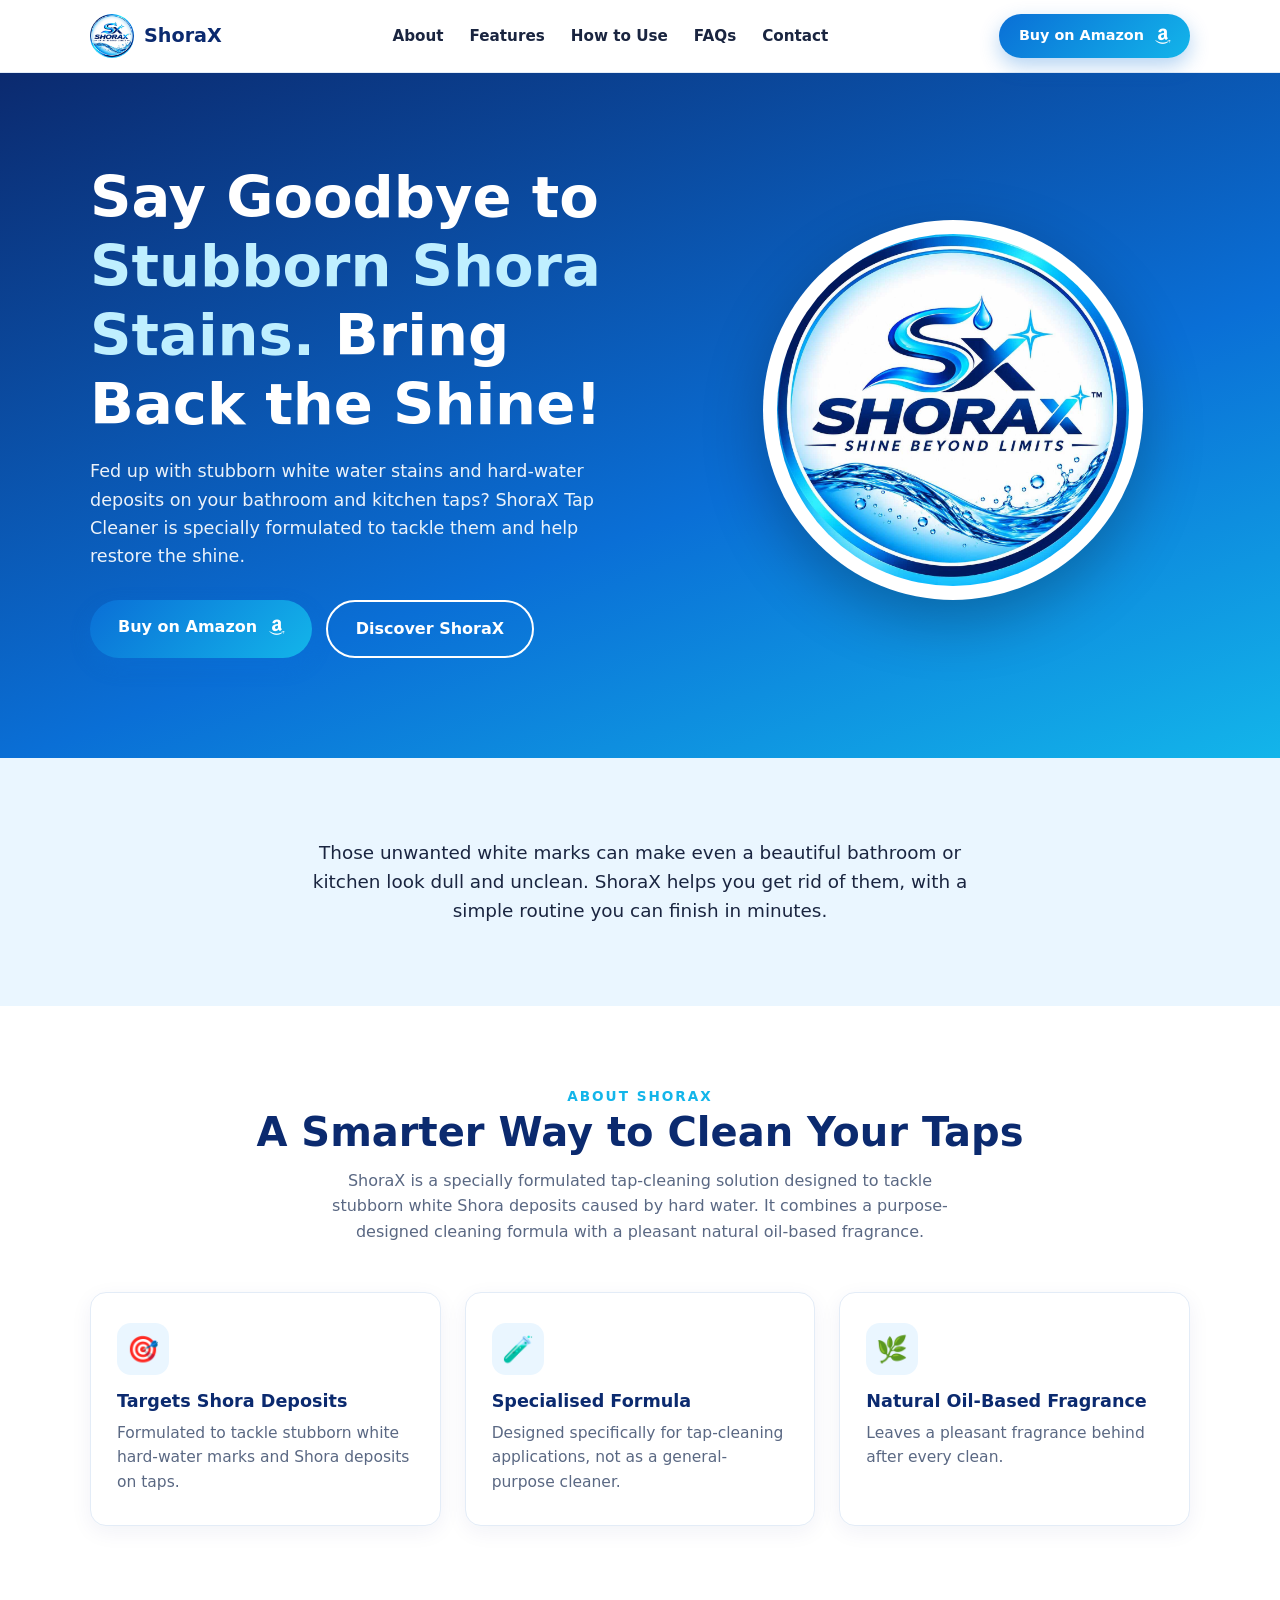
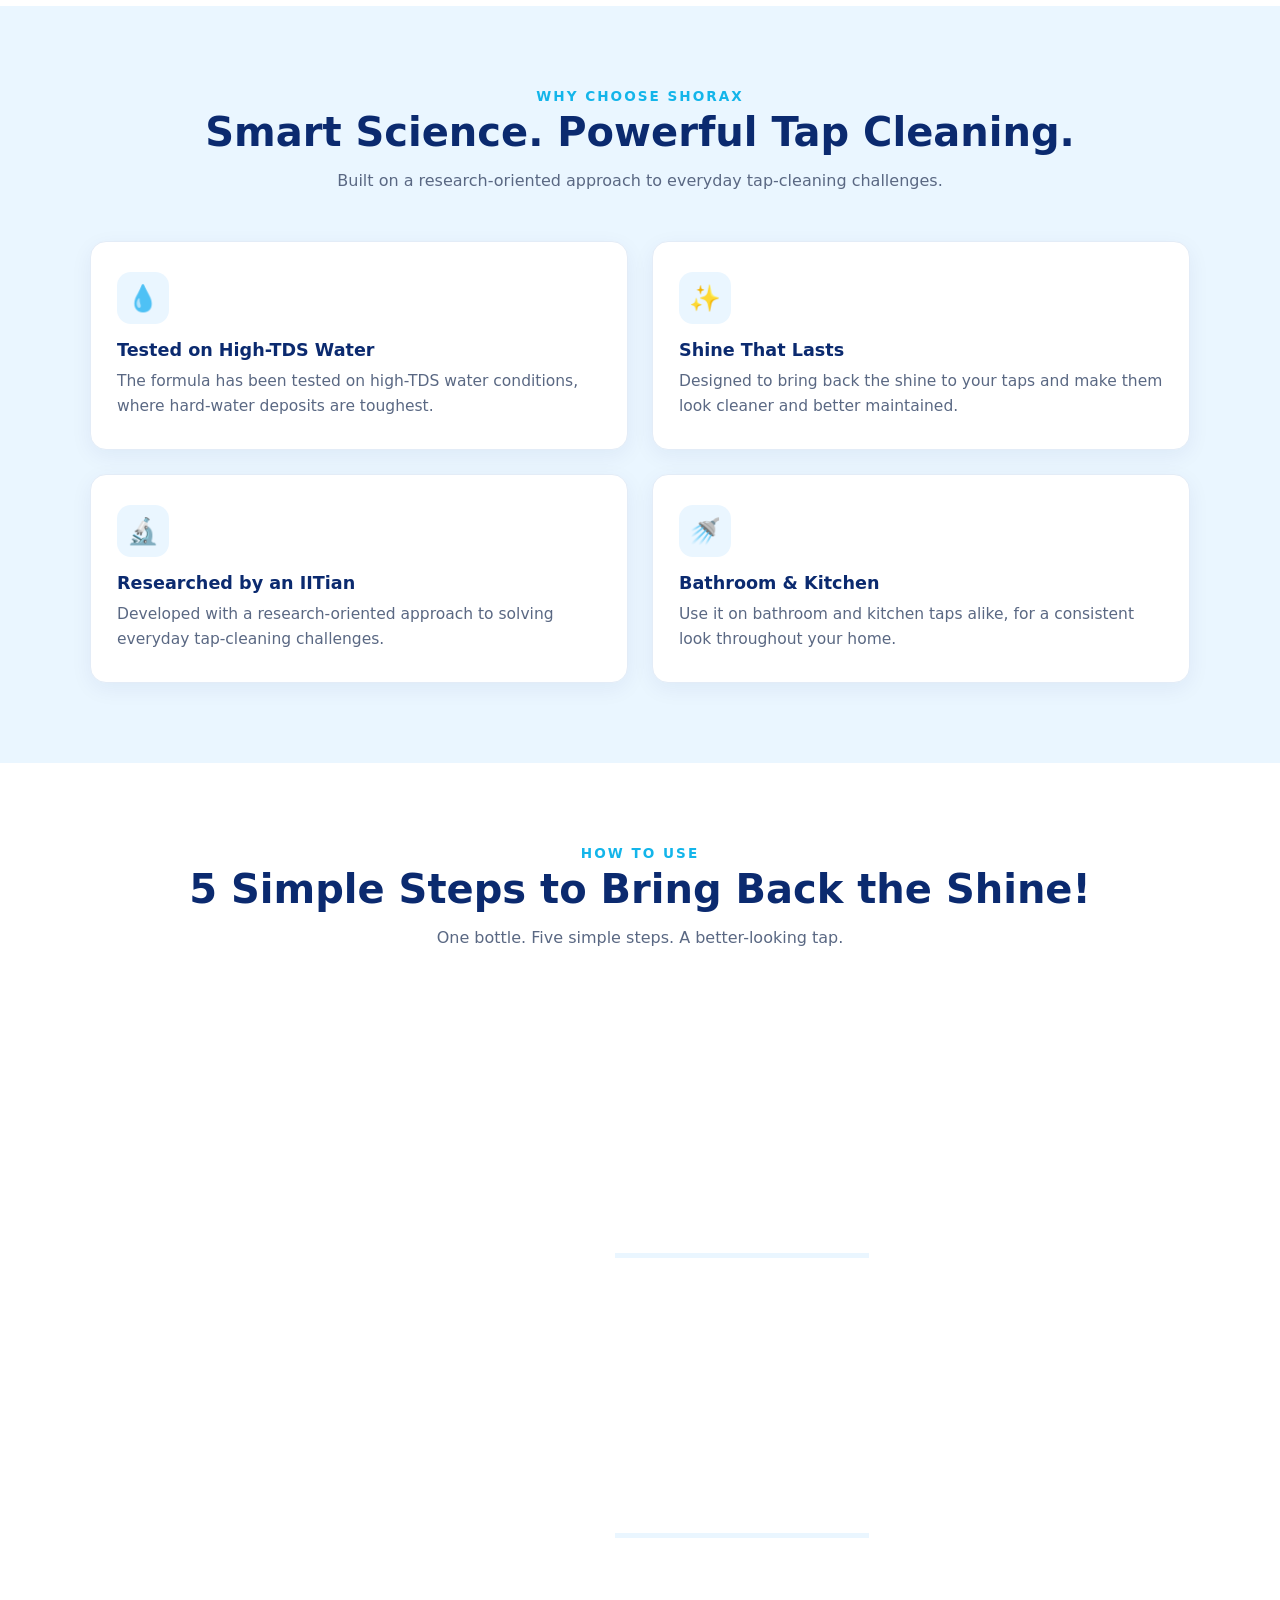
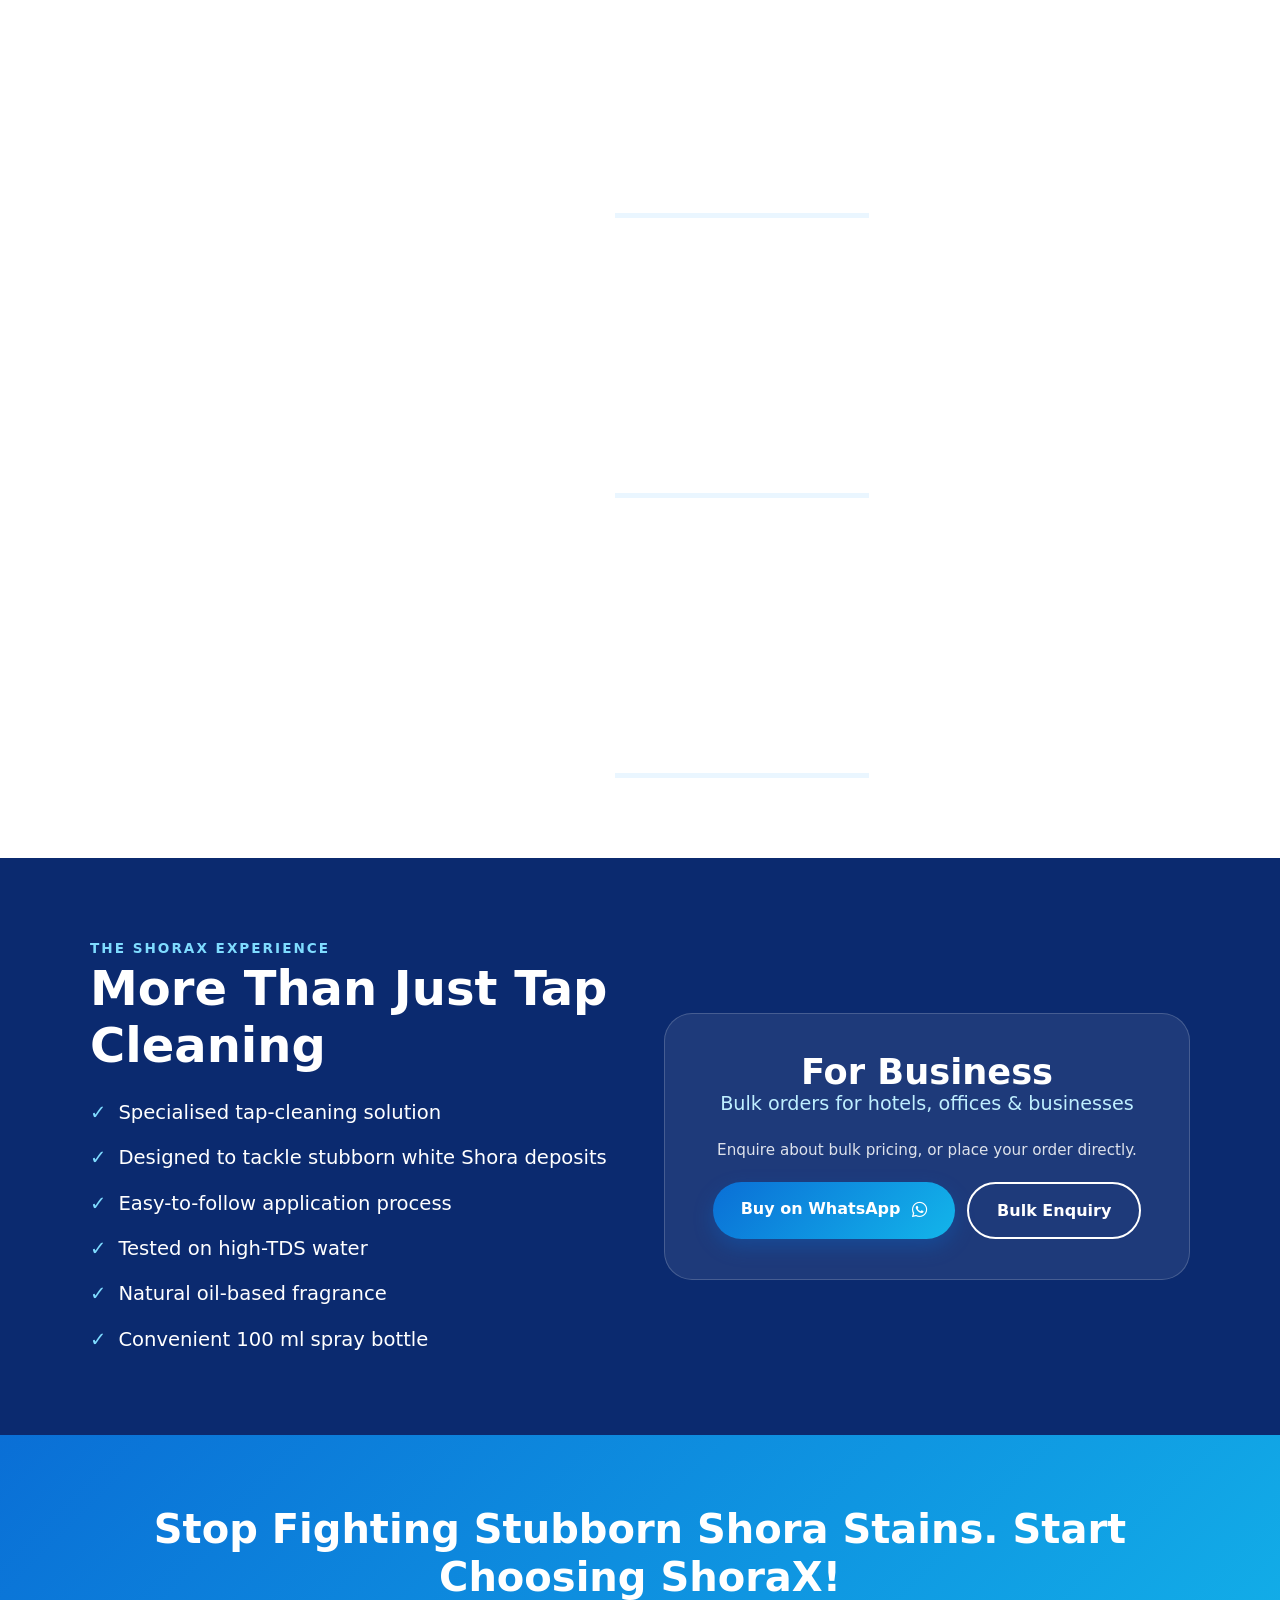
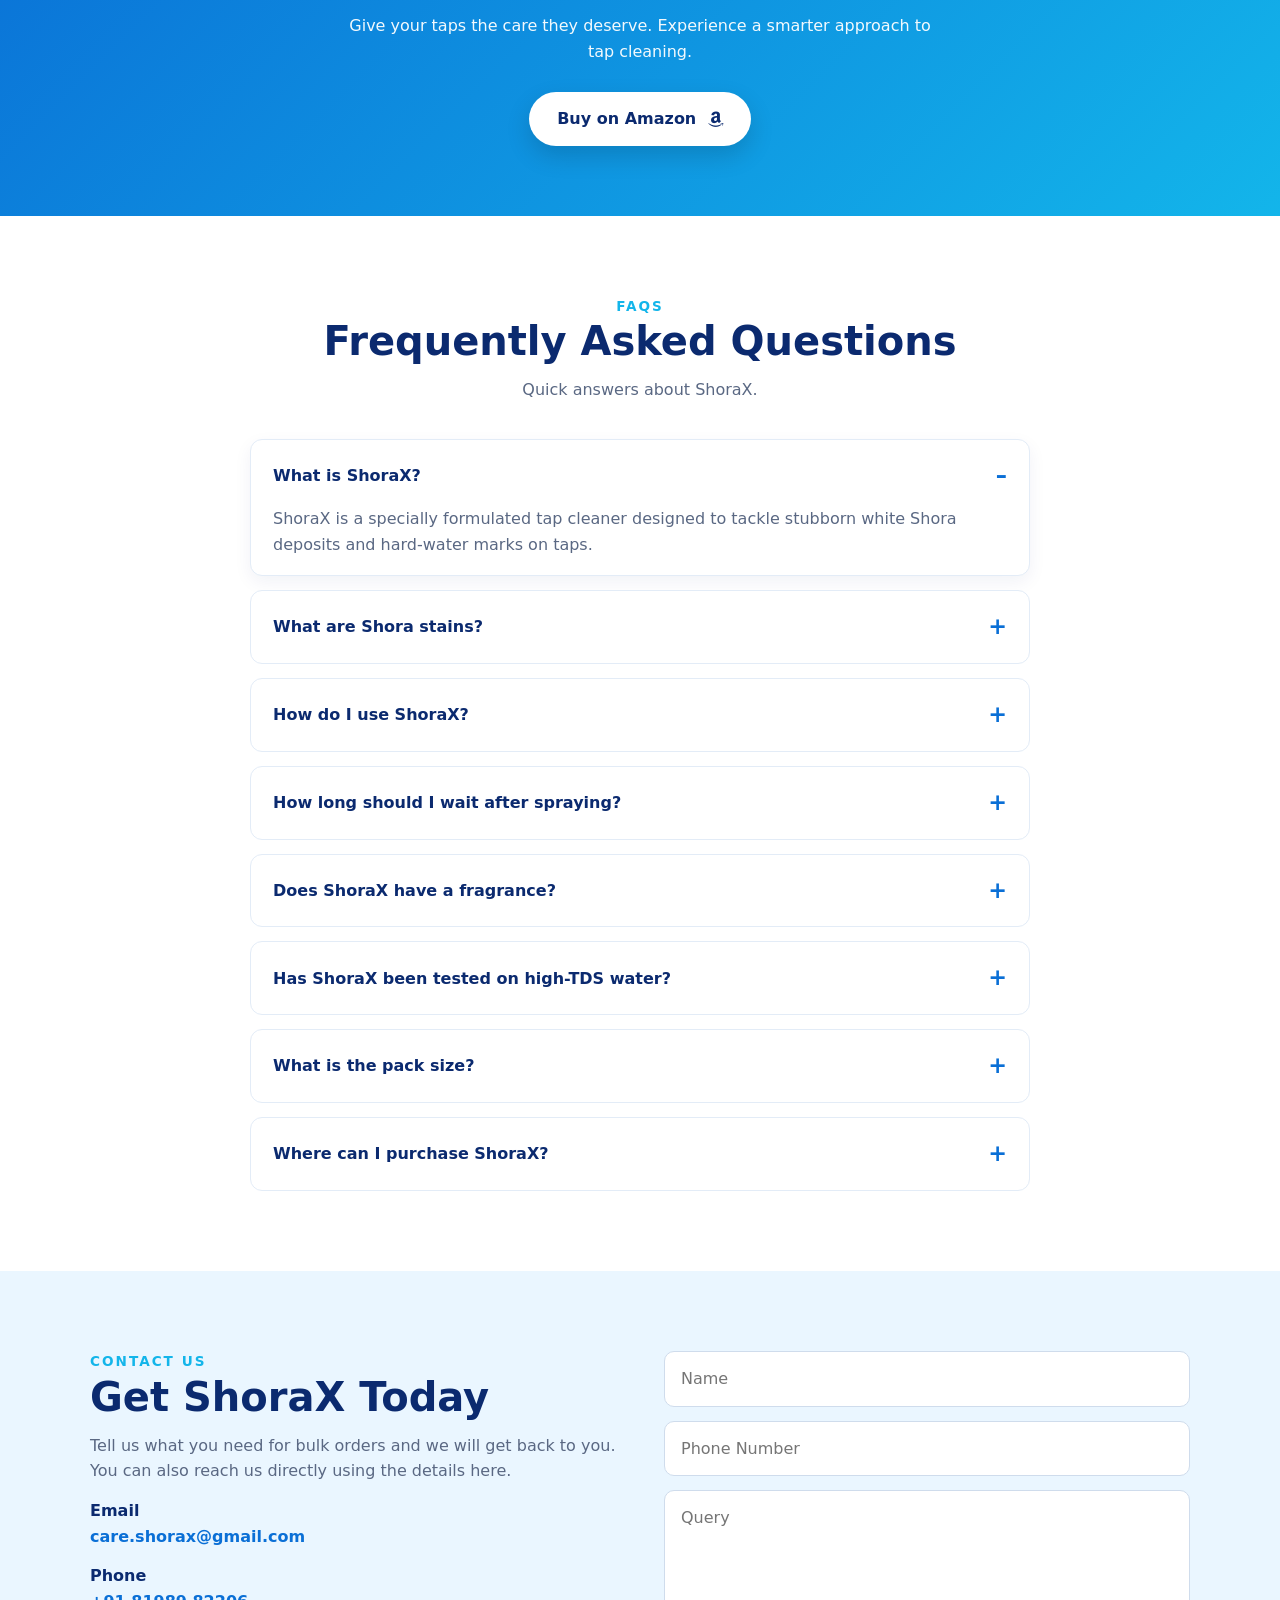
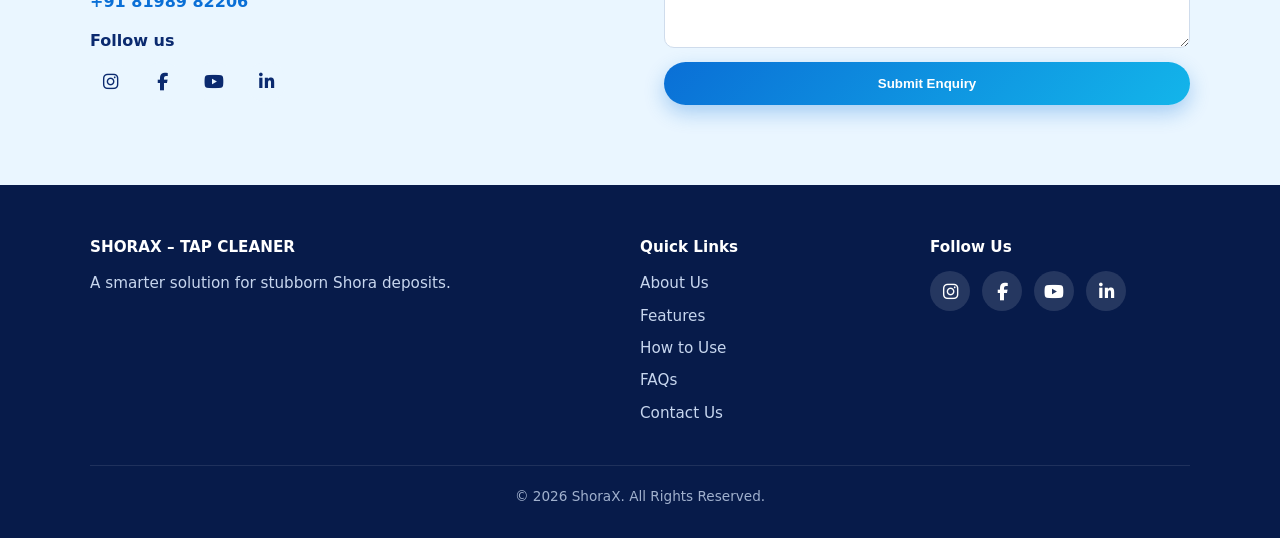
==== index.html @ 67a5499a "Revise contact details and social links in index.html Updated contact information and social media l" ====
<!DOCTYPE html>
<html lang="en">
<head>
<meta charset="UTF-8">
<meta name="viewport" content="width=device-width, initial-scale=1, viewport-fit=cover">
<title>ShoraX Tap Cleaner | Shine Beyond Limits</title>
<meta name="description" content="ShoraX Tap Cleaner removes stubborn white Shora and hard-water deposits from bathroom and kitchen taps. Spray, wait, brush, rinse.">
<link rel="icon" href="data:image/svg+xml,<svg xmlns='http://www.w3.org/2000/svg' viewBox='0 0 100 100'><text y='.9em' font-size='90'>💧</text></svg>">
<link rel="stylesheet" href="css/styles.css">
<link rel="stylesheet" href="https://cdnjs.cloudflare.com/ajax/libs/font-awesome/6.5.2/css/all.min.css">
<style>
  .social-links { display: flex; gap: 12px; flex-wrap: wrap; }
  .social-links a { width: 40px; height: 40px; border-radius: 50%; display: grid; place-items: center; font-size: 1.1rem; text-decoration: none; background: rgba(255,255,255,.12); color: #fff; transition: background .2s, color .2s; }
  .social-links a:hover { background: var(--cyan); color: #fff; }
  .contact-info .social-links a { background: var(--ice); color: var(--navy); }
  .contact-info .social-links a:hover { background: var(--blue); color: #fff; }
  .contact-info a { color: var(--blue); text-decoration: none; font-weight: 600; }
  .contact-info a:hover { text-decoration: underline; }
  .btn i.fa-amazon, .btn i.fa-whatsapp { font-size: 1.1rem; margin-left: 6px; vertical-align: middle; }

  /* The ShoraX Experience: text column left-aligned, text 20% larger */
  .product .eyebrow { text-align: left; }
  .product h2 { font-size: clamp(2.16rem, 4.2vw, 3rem); }
  .product li { font-size: 1.224rem; }
</style>

</head>
<body>

<header>
  <div class="container nav">
    <a href="#top" class="brand"><img src="assets/images/logo.jpg" alt="ShoraX logo"> ShoraX</a>
    <ul>
      <li><a href="#about">About</a></li>
      <li><a href="#features">Features</a></li>
      <li><a href="#how">How to Use</a></li>
      <li><a href="#faq">FAQs</a></li>
      <li><a href="#contact">Contact</a></li>
    </ul>
    <a href="https://www.amazon.in/ShoraX-Water-Stain-Remover-Cleaning/dp/B0HRFQ53NS?dplnkId=377defec-7fa4-48c1-bc5d-2413af1bd44c" target="_blank" rel="noopener" class="btn btn-primary btn-small" aria-label="Buy on Amazon" title="Buy on Amazon">Buy on Amazon <i class="fa-brands fa-amazon" aria-hidden="true"></i></a>
  </div>
</header>

<main id="top">

<section class="hero">
  <div class="container hero-grid">
    <div>
      <h1>Say Goodbye to <span>Stubborn Shora Stains.</span> Bring Back the Shine!</h1>
      <p>Fed up with stubborn white water stains and hard-water deposits on your bathroom and kitchen taps? ShoraX Tap Cleaner is specially formulated to tackle them and help restore the shine.</p>
      <div class="hero-actions">
        <a href="https://www.amazon.in/ShoraX-Water-Stain-Remover-Cleaning/dp/B0HRFQ53NS?dplnkId=377defec-7fa4-48c1-bc5d-2413af1bd44c" target="_blank" rel="noopener" class="btn btn-primary" aria-label="Buy on Amazon" title="Buy on Amazon">Buy on Amazon <i class="fa-brands fa-amazon" aria-hidden="true"></i></a>
        <a href="#discover" class="btn btn-outline" onclick="toggleDiscover(event)">Discover ShoraX</a>
      </div>
    </div>
    <div class="hero-logo"><img src="assets/images/logo.jpg" alt="ShoraX – Shine Beyond Limits logo"></div>
  </div>
</section>

<section class="problem">
  <div class="container">
    <p>Those unwanted white marks can make even a beautiful bathroom or kitchen look dull and unclean. ShoraX helps you get rid of them, with a simple routine you can finish in minutes.</p>
  </div>
</section>

<section id="discover" class="discover" hidden>
  <div class="container discover-grid">
    <div class="bottle-visual">
      <img src="assets/images/bottle.png" alt="ShoraX Tap Cleaner 100 ml spray bottle" style="max-height:520px;width:auto;max-width:100%;display:block;margin:0 auto;">
    </div>
    <div>
      <div class="eyebrow" style="text-align:left;">Discover ShoraX</div>
      <h2 style="text-align:left;">One tap cleaner, built for Shora stains.</h2>
      <p style="color: var(--muted);">ShoraX Tap Cleaner is a specially formulated spray for the stubborn white hard-water deposits on bathroom and kitchen taps. It does one job, and it is designed to do it well.</p>
      <ul class="discover-points">
        <li>Targets stubborn Shora and hard-water deposits</li>
        <li>Tested on high-TDS water</li>
        <li>Natural oil-based fragrance that leaves a pleasant scent</li>
        <li>Convenient 100 ml spray bottle</li>
      </ul>
      <div class="mini-steps">
        <div><strong>1. Spray</strong>Shake well, then spray directly on the deposits.</div>
        <div><strong>2. Wait</strong>Let it work for 5–10 minutes.</div>
        <div><strong>3. Brush & rinse</strong>Brush gently, then rinse thoroughly with water.</div>
      </div>
      <a href="https://www.amazon.in/ShoraX-Water-Stain-Remover-Cleaning/dp/B0HRFQ53NS?dplnkId=377defec-7fa4-48c1-bc5d-2413af1bd44c" target="_blank" rel="noopener" class="btn btn-primary" aria-label="Buy on Amazon" title="Buy on Amazon">Buy on Amazon <i class="fa-brands fa-amazon" aria-hidden="true"></i></a>
    </div>
  </div>
</section>

<section id="about">
  <div class="container">
    <div class="eyebrow">About ShoraX</div>
    <h2>A Smarter Way to Clean Your Taps</h2>
    <p class="sub">ShoraX is a specially formulated tap-cleaning solution designed to tackle stubborn white Shora deposits caused by hard water. It combines a purpose-designed cleaning formula with a pleasant natural oil-based fragrance.</p>
    <div class="grid">
      <div class="card"><div class="icon">🎯</div><h3>Targets Shora Deposits</h3><p>Formulated to tackle stubborn white hard-water marks and Shora deposits on taps.</p></div>
      <div class="card"><div class="icon">🧪</div><h3>Specialised Formula</h3><p>Designed specifically for tap-cleaning applications, not as a general-purpose cleaner.</p></div>
      <div class="card"><div class="icon">🌿</div><h3>Natural Oil-Based Fragrance</h3><p>Leaves a pleasant fragrance behind after every clean.</p></div>
    </div>
  </div>
</section>

<section id="features" style="background: var(--ice);">
  <div class="container">
    <div class="eyebrow">Why Choose ShoraX</div>
    <h2>Smart Science. Powerful Tap Cleaning.</h2>
    <p class="sub">Built on a research-oriented approach to everyday tap-cleaning challenges.</p>
    <div class="grid">
      <div class="card"><div class="icon">💧</div><h3>Tested on High-TDS Water</h3><p>The formula has been tested on high-TDS water conditions, where hard-water deposits are toughest.</p></div>
      <div class="card"><div class="icon">✨</div><h3>Shine That Lasts</h3><p>Designed to bring back the shine to your taps and make them look cleaner and better maintained.</p></div>
      <div class="card"><div class="icon">🔬</div><h3>Researched by an IITian</h3><p>Developed with a research-oriented approach to solving everyday tap-cleaning challenges.</p></div>
      <div class="card"><div class="icon">🚿</div><h3>Bathroom & Kitchen</h3><p>Use it on bathroom and kitchen taps alike, for a consistent look throughout your home.</p></div>
    </div>
  </div>
</section>

<section id="how">
  <div class="container">
    <div class="eyebrow">How to Use</div>
    <h2>5 Simple Steps to Bring Back the Shine!</h2>
    <p class="sub">One bottle. Five simple steps. A better-looking tap.</p>
    <div class="steps">
      <div class="flip" tabindex="0" data-reset-on-leave="true" aria-label="Shake well: play demo"><div class="flip-inner"><div class="step flip-front"><div class="num">1</div><h3>Shake Well</h3><p>Shake the bottle thoroughly before use.</p></div><div class="flip-back"><video muted playsinline preload="auto" src="assets/videos/shake-well.mp4"></video></div></div></div>
      <div class="flip" tabindex="0" data-reset-on-leave="true" aria-label="Spray: play demo"><div class="flip-inner"><div class="step flip-front"><div class="num">2</div><h3>Spray</h3><p>Spray ShoraX directly onto the Shora deposits.</p><span class="time">Direct spray</span></div><div class="flip-back"><video muted playsinline preload="auto" src="assets/videos/spray.mp4"></video></div></div></div>
      <div class="flip" tabindex="0" data-reset-on-leave="true" aria-label="Wait: play demo"><div class="flip-inner"><div class="step flip-front"><div class="num">3</div><h3>Wait</h3><p>Allow the formula to work for 5–10 minutes.</p><span class="time">5–10 min</span></div><div class="flip-back"><video muted playsinline preload="auto" src="assets/videos/wait.mp4"></video></div></div></div>
      <div class="flip" tabindex="0" data-reset-on-leave="true" aria-label="Brush: play demo"><div class="flip-inner"><div class="step flip-front"><div class="num">4</div><h3>Brush</h3><p>Brush gently to loosen the deposits.</p></div><div class="flip-back"><video muted playsinline preload="auto" src="assets/videos/brush.mp4"></video></div></div></div>
      <div class="flip" tabindex="0" data-reset-on-leave="true" aria-label="Rinse: play demo"><div class="flip-inner"><div class="step flip-front"><div class="num">5</div><h3>Rinse</h3><p>Rinse thoroughly with water.</p></div><div class="flip-back"><video muted playsinline preload="auto" src="assets/videos/rinse.mp4"></video></div></div></div>
    </div>
  </div>
</section>

<section class="product">
  <div class="container product-grid">
    <div>
      <div class="eyebrow">The ShoraX Experience</div>
      <h2 style="text-align:left;">More Than Just Tap Cleaning</h2>
      <ul style="margin-top: 22px;">
        <li>Specialised tap-cleaning solution</li>
        <li>Designed to tackle stubborn white Shora deposits</li>
        <li>Easy-to-follow application process</li>
        <li>Tested on high-TDS water</li>
        <li>Natural oil-based fragrance</li>
        <li>Convenient 100 ml spray bottle</li>
      </ul>
    </div>
    <div class="bottle">
      <div class="size" style="font-size:2.2rem;">For Business</div>
      <div class="unit">Bulk orders for hotels, offices &amp; businesses</div>
      <p>Enquire about bulk pricing, or place your order directly.</p>
      <div style="display:flex;gap:12px;flex-wrap:wrap;justify-content:center;margin-top:20px;">
        <a href="https://wa.me/918198982206" target="_blank" rel="noopener" class="btn btn-primary">Buy on WhatsApp <i class="fa-brands fa-whatsapp" aria-hidden="true"></i></a>
        <a href="#contact" class="btn btn-outline">Bulk Enquiry</a>
      </div>
    </div>
  </div>
</section>

<section class="cta-band">
  <div class="container">
    <h2>Stop Fighting Stubborn Shora Stains. Start Choosing ShoraX!</h2>
    <p>Give your taps the care they deserve. Experience a smarter approach to tap cleaning.</p>
    <a href="https://www.amazon.in/ShoraX-Water-Stain-Remover-Cleaning/dp/B0HRFQ53NS?dplnkId=377defec-7fa4-48c1-bc5d-2413af1bd44c" target="_blank" rel="noopener" class="btn" aria-label="Buy on Amazon" title="Buy on Amazon">Buy on Amazon <i class="fa-brands fa-amazon" aria-hidden="true"></i></a>
  </div>
</section>

<section id="faq">
  <div class="container">
    <div class="eyebrow">FAQs</div>
    <h2>Frequently Asked Questions</h2>
    <p class="sub" style="margin-bottom: 36px;">Quick answers about ShoraX.</p>
    <div class="faq">
      <details open><summary>What is ShoraX?</summary><p>ShoraX is a specially formulated tap cleaner designed to tackle stubborn white Shora deposits and hard-water marks on taps.</p></details>
      <details><summary>What are Shora stains?</summary><p>Shora refers to the stubborn white deposits and marks commonly associated with hard water.</p></details>
      <details><summary>How do I use ShoraX?</summary><p>Shake well, spray directly on the deposits, wait 5–10 minutes, brush gently and rinse thoroughly with water.</p></details>
      <details><summary>How long should I wait after spraying?</summary><p>Allow ShoraX to work for 5–10 minutes before brushing and rinsing.</p></details>
      <details><summary>Does ShoraX have a fragrance?</summary><p>Yes. ShoraX contains a natural oil-based fragrance.</p></details>
      <details><summary>Has ShoraX been tested on high-TDS water?</summary><p>Yes. The formula has been tested on high-TDS water.</p></details>
      <details><summary>What is the pack size?</summary><p>ShoraX is available in a convenient 100 ml spray bottle.</p></details>
      <details><summary>Where can I purchase ShoraX?</summary><p>You can purchase ShoraX through our online buying channels. Contact us for product and bulk enquiries.</p></details>
    </div>
  </div>
</section>

<section id="contact" style="background: var(--ice);">
  <div class="container contact-grid">
    <div class="contact-info">
      <div class="eyebrow" style="text-align:left;">Contact Us</div>
      <h2 style="text-align:left;">Get ShoraX Today</h2>
      <p style="margin-top: 10px;">Tell us what you need for bulk orders and we will get back to you. You can also reach us directly using the details here.</p>
      <p><strong>Email</strong><a href="mailto:care.shorax@gmail.com">care.shorax@gmail.com</a></p>
      <p><strong>Phone</strong><a href="tel:+918198982206">+91 81989 82206</a></p>
      <div><strong style="display:block;color:var(--navy);margin-bottom:8px;">Follow us</strong><div class="social-links"><a href="https://www.instagram.com/shorax.cleaner" target="_blank" rel="noopener" aria-label="Instagram"><i class="fa-brands fa-instagram"></i></a><a href="#" aria-label="Facebook"><i class="fa-brands fa-facebook-f"></i></a><a href="https://youtube.com/@care-shorax" target="_blank" rel="noopener" aria-label="YouTube"><i class="fa-brands fa-youtube"></i></a><a href="https://www.linkedin.com/company/shorax/" target="_blank" rel="noopener" aria-label="LinkedIn"><i class="fa-brands fa-linkedin-in"></i></a></div></div>
    </div>
    <form class="contact-form" action="https://formsubmit.co/care.shorax@gmail.com" method="POST">
      <input type="hidden" name="_subject" value="New Bulk Enquiry - ShoraX">
      <input type="hidden" name="_captcha" value="true">
      <input type="text" name="name" placeholder="Name" required>
      <input type="tel" name="phone" placeholder="Phone Number" required>
      <textarea name="query" rows="5" placeholder="Query" required></textarea>
      <button type="submit" class="btn btn-primary">Submit Enquiry</button>
    </form>
  </div>
</section>

</main>

<footer>
  <div class="container foot-grid">
    <div>
      <h4>SHORAX – TAP CLEANER</h4>
      <p>A smarter solution for stubborn Shora deposits.</p>
    </div>
    <div>
      <h4>Quick Links</h4>
      <ul>
        <li><a href="#about">About Us</a></li>
        <li><a href="#features">Features</a></li>
        <li><a href="#how">How to Use</a></li>
        <li><a href="#faq">FAQs</a></li>
        <li><a href="#contact">Contact Us</a></li>
      </ul>
    </div>
    <div>
      <h4>Follow Us</h4>
      <div class="social-links">
        <a href="https://www.instagram.com/shorax.cleaner" target="_blank" rel="noopener" aria-label="Instagram"><i class="fa-brands fa-instagram"></i></a>
        <a href="#" aria-label="Facebook"><i class="fa-brands fa-facebook-f"></i></a>
        <a href="https://youtube.com/@care-shorax" target="_blank" rel="noopener" aria-label="YouTube"><i class="fa-brands fa-youtube"></i></a>
        <a href="https://www.linkedin.com/company/shorax/" target="_blank" rel="noopener" aria-label="LinkedIn"><i class="fa-brands fa-linkedin-in"></i></a>
      </div>
    </div>
  </div>
  <div class="container copy">© 2026 ShoraX. All Rights Reserved.</div>
</footer>

<script src="js/main.js"></script>
</body>
</html>
---- css/styles.css ----
:root {
    --navy: #0b2a6f;
    --blue: #0a6fd6;
    --cyan: #13b5ea;
    --ice: #eaf6ff;
    --ink: #1a2540;
    --muted: #5a6883;
    --white: #ffffff;
    --radius: 16px;
  }
  * { box-sizing: border-box; margin: 0; padding: 0; }
  html { scroll-behavior: smooth; scroll-padding-top: 80px; }
  body {
    font-family: "Segoe UI", system-ui, -apple-system, Roboto, Helvetica, Arial, sans-serif;
    color: var(--ink);
    background: var(--white);
    line-height: 1.6;
    padding-top: env(safe-area-inset-top, 0px);
  }
  img { max-width: 100%; display: block; }
  a { color: inherit; }
  .container { width: min(1100px, 92%); margin: 0 auto; }
  section { padding: 80px 0; }
  h1, h2, h3 { line-height: 1.2; color: var(--navy); }
  h2 { font-size: clamp(1.8rem, 3.5vw, 2.5rem); text-align: center; margin-bottom: 12px; }
  .eyebrow { text-align: center; color: var(--cyan); font-weight: 700; letter-spacing: 2px; text-transform: uppercase; font-size: .85rem; }
  .sub { text-align: center; color: var(--muted); max-width: 640px; margin: 0 auto 48px; }

  /* Header */
  header {
    position: sticky; top: env(safe-area-inset-top, 0px); z-index: 50;
    background: rgba(255,255,255,.95); backdrop-filter: blur(8px);
    border-bottom: 1px solid #e3ecf7;
  }
  .nav { display: flex; align-items: center; justify-content: space-between; height: 72px; }
  .brand { display: flex; align-items: center; gap: 10px; text-decoration: none; font-weight: 800; color: var(--navy); font-size: 1.2rem; }
  .brand img { width: 44px; height: 44px; border-radius: 50%; object-fit: cover; }
  .nav ul { display: flex; gap: 26px; list-style: none; }
  .nav ul a { text-decoration: none; font-weight: 600; font-size: .95rem; color: var(--ink); }
  .nav ul a:hover { color: var(--blue); }
  .btn {
    display: inline-block; padding: 14px 28px; border-radius: 999px; text-decoration: none;
    font-weight: 700; transition: transform .15s, box-shadow .15s;
  }
  .btn:hover { transform: translateY(-2px); }
  .btn-primary { background: linear-gradient(135deg, var(--blue), var(--cyan)); color: var(--white); box-shadow: 0 8px 20px rgba(10,111,214,.3); }
  .btn-outline { border: 2px solid var(--white); color: var(--white); }
  .btn-small { padding: 10px 20px; font-size: .9rem; }

  /* Hero */
  .hero {
    background: linear-gradient(160deg, var(--navy) 0%, var(--blue) 60%, var(--cyan) 100%);
    color: var(--white); padding: 90px 0 100px; position: relative; overflow: hidden;
  }
  .hero-grid { display: grid; grid-template-columns: 1.1fr .9fr; gap: 48px; align-items: center; }
  .hero h1 { color: var(--white); font-size: clamp(2.2rem, 5vw, 3.6rem); margin-bottom: 18px; }
  .hero h1 span { color: #bfefff; }
  .hero p { font-size: 1.1rem; opacity: .92; margin-bottom: 30px; max-width: 520px; }
  .hero-actions { display: flex; gap: 14px; flex-wrap: wrap; }
  .hero-logo { background: var(--white); border-radius: 50%; padding: 14px; width: min(380px, 100%); justify-self: center; box-shadow: 0 20px 60px rgba(0,0,0,.25); }
  .hero-logo img { border-radius: 50%; width: 100%; }

  /* Problem */
  .problem { background: var(--ice); text-align: center; }
  .problem p { max-width: 700px; margin: 0 auto; font-size: 1.15rem; color: var(--ink); }

  /* Cards */
  .grid { display: grid; grid-template-columns: repeat(auto-fit, minmax(230px, 1fr)); gap: 24px; }
  .card {
    background: var(--white); border: 1px solid #e3ecf7; border-radius: var(--radius);
    padding: 30px 26px; box-shadow: 0 6px 22px rgba(11,42,111,.06);
  }
  .icon {
    width: 52px; height: 52px; border-radius: 14px; display: grid; place-items: center;
    background: var(--ice); font-size: 1.6rem; margin-bottom: 16px;
  }
  .card h3 { font-size: 1.1rem; margin-bottom: 8px; }
  .card p { color: var(--muted); font-size: .97rem; }

  /* Steps */
  .steps { display: grid; grid-template-columns: 1fr; gap: 20px; max-width: 560px; margin: 0 auto; counter-reset: step; }
  .step { position: relative; text-align: center; padding: 28px 18px; border-radius: var(--radius); background: var(--ice); }
  .step .num {
    width: 46px; height: 46px; margin: 0 auto 14px; border-radius: 50%;
    background: linear-gradient(135deg, var(--blue), var(--cyan)); color: var(--white);
    display: grid; place-items: center; font-weight: 800; font-size: 1.2rem;
  }
  .step h3 { font-size: 1.05rem; margin-bottom: 6px; }
  .step p { color: var(--muted); font-size: .95rem; }
  .step .time { display: inline-block; margin-top: 10px; font-size: .8rem; font-weight: 700; color: var(--blue); background: var(--white); padding: 4px 12px; border-radius: 999px; }

  /* Product */
  .product { background: var(--navy); color: var(--white); }
  .product h2, .product .eyebrow { color: var(--white); }
  .product .eyebrow { color: #7fdcff; }
  .product-grid { display: grid; grid-template-columns: 1fr 1fr; gap: 48px; align-items: center; }
  .product ul { list-style: none; display: grid; gap: 14px; }
  .product li { display: flex; gap: 12px; align-items: flex-start; font-size: 1.02rem; }
  .product li::before { content: "✓"; color: #7fdcff; font-weight: 800; }
  .bottle {
    background: rgba(255,255,255,.08); border: 1px solid rgba(255,255,255,.18);
    border-radius: 28px; padding: 40px 30px; text-align: center;
  }
  .bottle .size { font-size: 4rem; font-weight: 800; color: var(--white); line-height: 1; }
  .bottle .unit { font-size: 1.2rem; color: #bfefff; margin-bottom: 18px; }
  .bottle p { opacity: .85; font-size: .95rem; }

  /* Final CTA band */
  .cta-band { background: linear-gradient(135deg, var(--blue), var(--cyan)); color: var(--white); text-align: center; padding: 70px 0; }
  .cta-band h2 { color: var(--white); }
  .cta-band p { max-width: 600px; margin: 0 auto 28px; opacity: .95; }
  .cta-band .btn { background: var(--white); color: var(--navy); box-shadow: 0 10px 25px rgba(0,0,0,.15); }

  /* FAQ */
  .faq { max-width: 780px; margin: 0 auto; display: grid; gap: 14px; }
  details { background: var(--white); border: 1px solid #e3ecf7; border-radius: 12px; padding: 18px 22px; }
  details[open] { box-shadow: 0 6px 18px rgba(11,42,111,.06); }
  summary { cursor: pointer; font-weight: 700; color: var(--navy); list-style: none; display: flex; justify-content: space-between; align-items: center; gap: 12px; }
  summary::-webkit-details-marker { display: none; }
  summary::after { content: "+"; font-size: 1.4rem; color: var(--blue); }
  details[open] summary::after { content: "–"; }
  details p { margin-top: 12px; color: var(--muted); }

  /* Contact */
  .contact-grid { display: grid; grid-template-columns: 1fr 1fr; gap: 48px; align-items: start; }
  .contact-info p { margin-bottom: 14px; color: var(--muted); }
  .contact-info strong { color: var(--navy); display: block; }
  .contact-form { display: grid; gap: 14px; }
  .contact-form input, .contact-form textarea {
    width: 100%; padding: 14px 16px; border: 1px solid #cfdcec; border-radius: 10px;
    font: inherit; color: var(--ink);
  }
  .contact-form input:focus, .contact-form textarea:focus { outline: 2px solid var(--cyan); border-color: transparent; }
  .contact-form button { cursor: pointer; border: none; }

  /* Footer */
  footer { background: #071b4a; color: #c7d6ee; padding: 50px 0 30px; font-size: .95rem; }
  .foot-grid { display: grid; grid-template-columns: 2fr 1fr 1fr; gap: 30px; }
  footer h4 { color: var(--white); margin-bottom: 12px; }
  footer ul { list-style: none; display: grid; gap: 8px; }
  footer a { text-decoration: none; }
  footer a:hover { color: var(--white); }
  .copy { text-align: center; margin-top: 40px; padding-top: 20px; border-top: 1px solid rgba(255,255,255,.12); font-size: .85rem; opacity: .8; }

  /* Discover ShoraX */
  .discover { background: linear-gradient(180deg, var(--ice), var(--white)); }
  .discover-grid { display: grid; grid-template-columns: .9fr 1.1fr; gap: 56px; align-items: center; }
  .bottle-visual { display: grid; place-items: center; min-height: 440px; border-radius: 28px; background: radial-gradient(circle at 50% 35%, var(--white), #d6ecfb); }
  .discover-points { list-style: none; display: grid; gap: 12px; margin: 24px 0 30px; }
  .discover-points li { display: flex; gap: 12px; }
  .discover-points li::before { content: "✓"; color: var(--blue); font-weight: 800; }
  .mini-steps { display: grid; grid-template-columns: repeat(3, 1fr); gap: 14px; margin-bottom: 30px; }
  .mini-steps div { background: var(--white); border: 1px solid #e3ecf7; border-radius: 12px; padding: 16px; font-size: .92rem; color: var(--muted); }
  .mini-steps strong { display: block; color: var(--navy); margin-bottom: 4px; }
  @media (max-width: 860px) { .discover-grid, .mini-steps { grid-template-columns: 1fr; } }

  /* Flip card (Shake Well demo) */
  .flip { perspective: 1000px; align-self: stretch; min-height: 260px; position: relative; cursor: pointer; outline: none; border-radius: var(--radius); }
  .flip:focus-visible { box-shadow: 0 0 0 3px var(--cyan); }
  .flip-inner { position: relative; width: 100%; height: 100%; transition: transform .7s; transform-style: preserve-3d; }
  .flip.is-flipped .flip-inner { transform: rotateY(180deg); }
  .flip-front, .flip-back { position: absolute; inset: 0; backface-visibility: hidden; -webkit-backface-visibility: hidden; border-radius: var(--radius); }
  .flip-front { position: relative; height: 100%; }
  .flip-back { transform: rotateY(180deg); overflow: hidden; background: var(--navy); }
  .flip-back video { width: 100%; height: 100%; object-fit: cover; display: block; }

  /* Why ShoraX: 2x2 grid on all screens */
  #features .grid { grid-template-columns: 1fr 1fr; }
  @media (max-width: 560px) { #features .grid { gap: 14px; } #features .card { padding: 20px 14px; } #features .icon { width: 44px; height: 44px; font-size: 1.3rem; margin-bottom: 12px; } }

  /* Responsive */
  @media (max-width: 860px) {
    .hero-grid, .product-grid, .contact-grid, .foot-grid { grid-template-columns: 1fr; }
    .hero-logo { order: -1; width: 240px; }
    .nav ul { display: none; }
    section { padding: 60px 0; }
  }
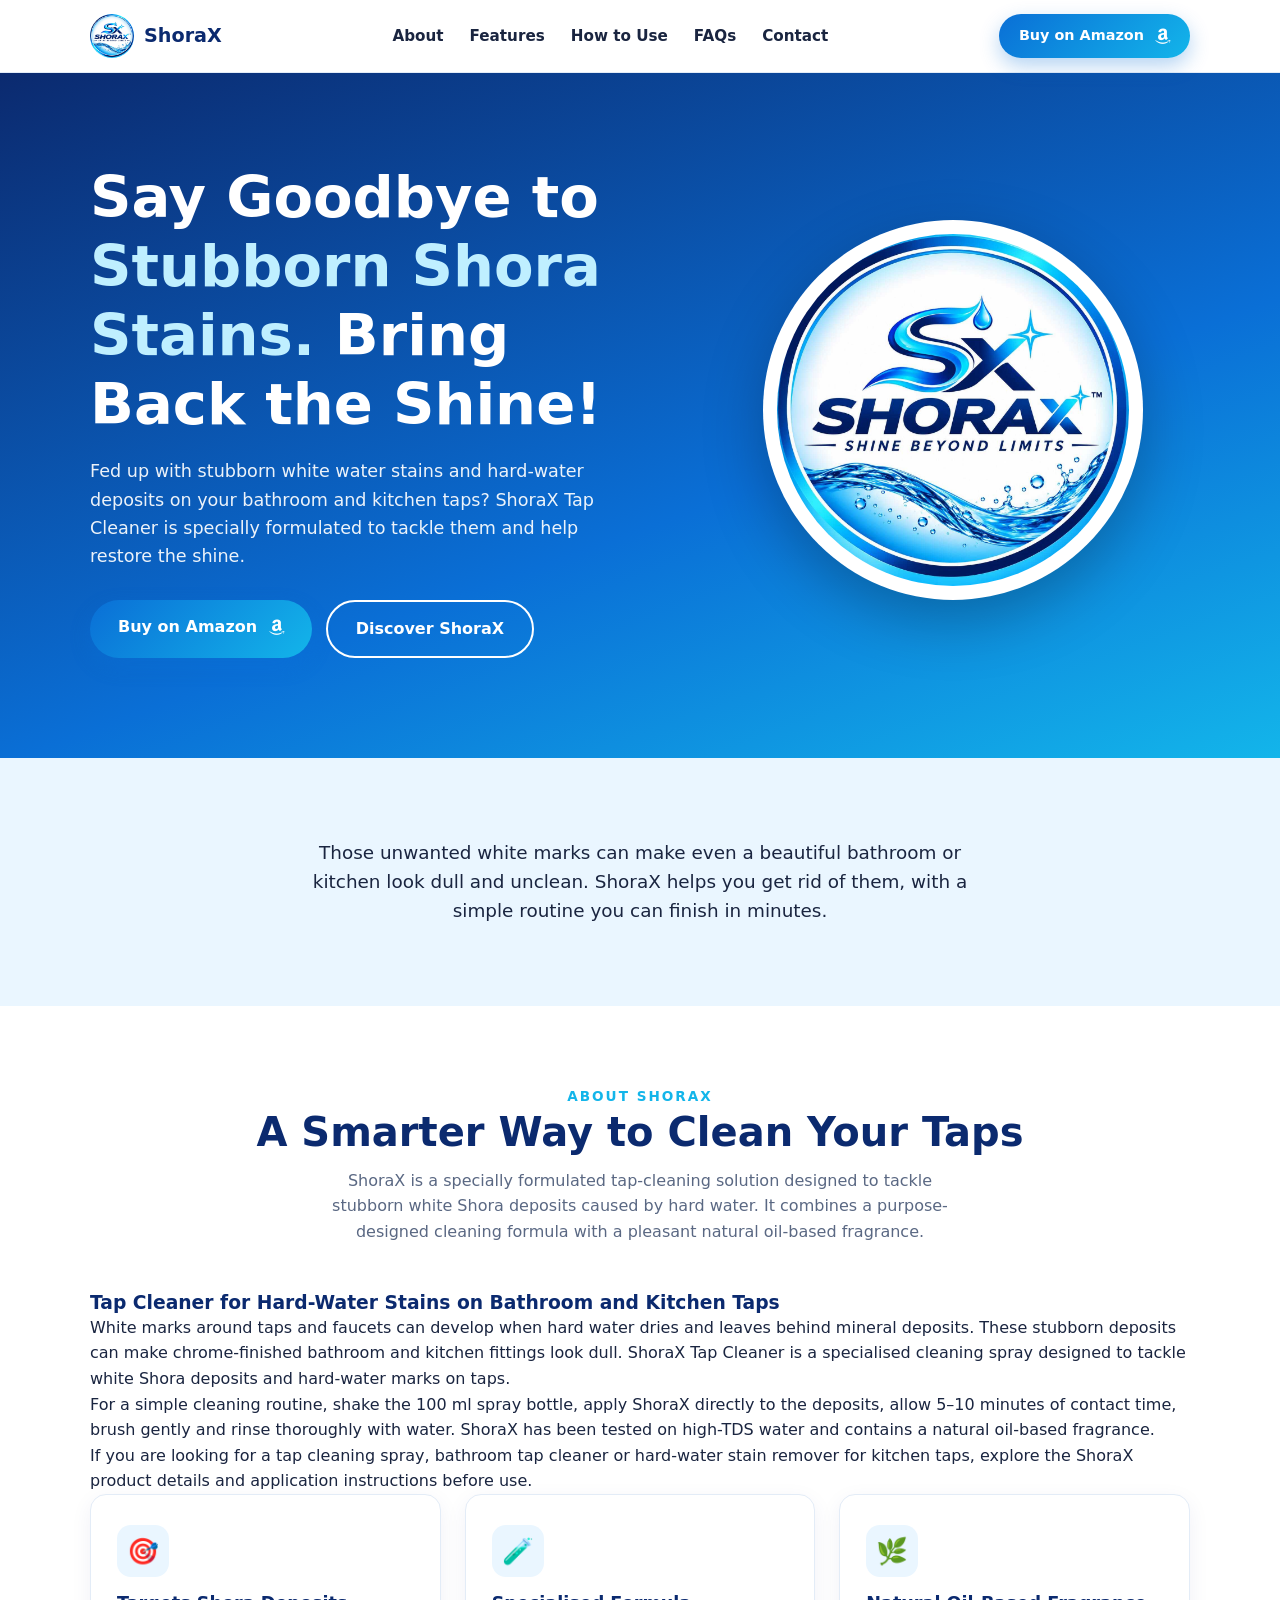
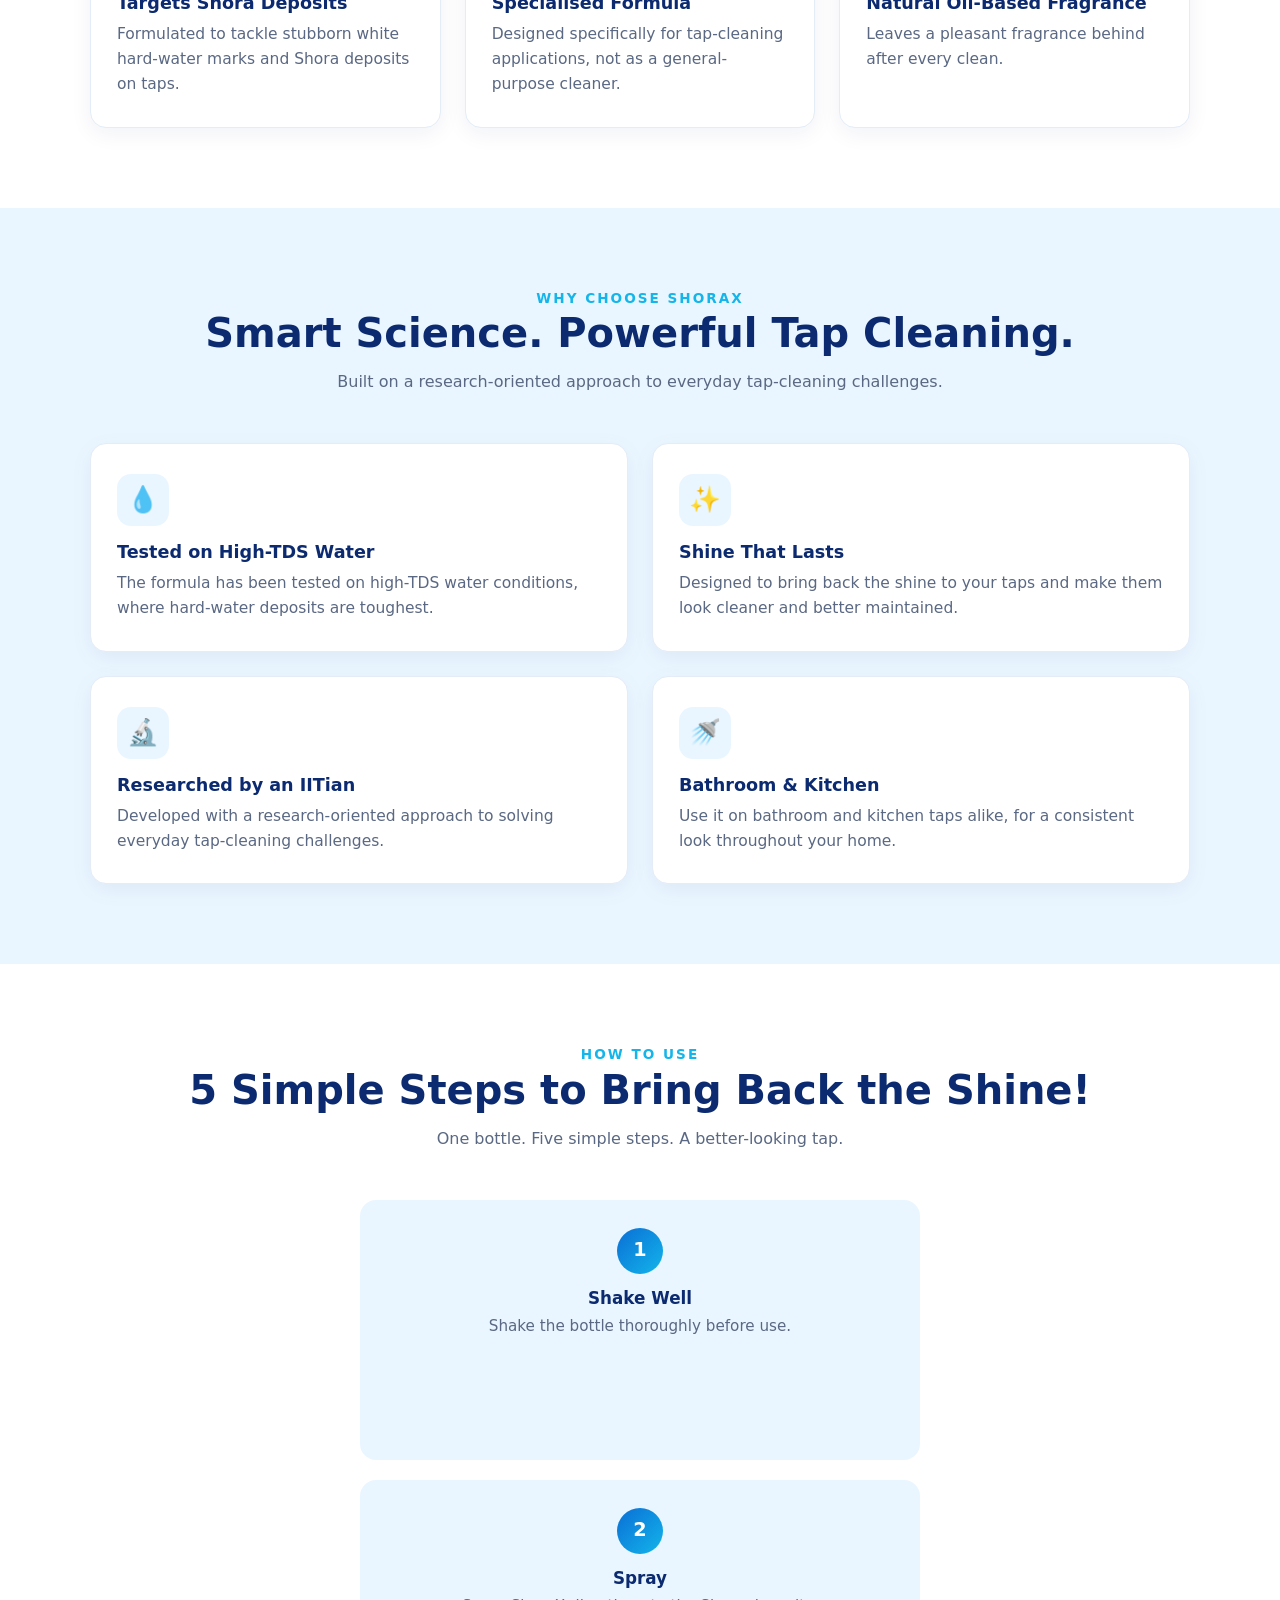
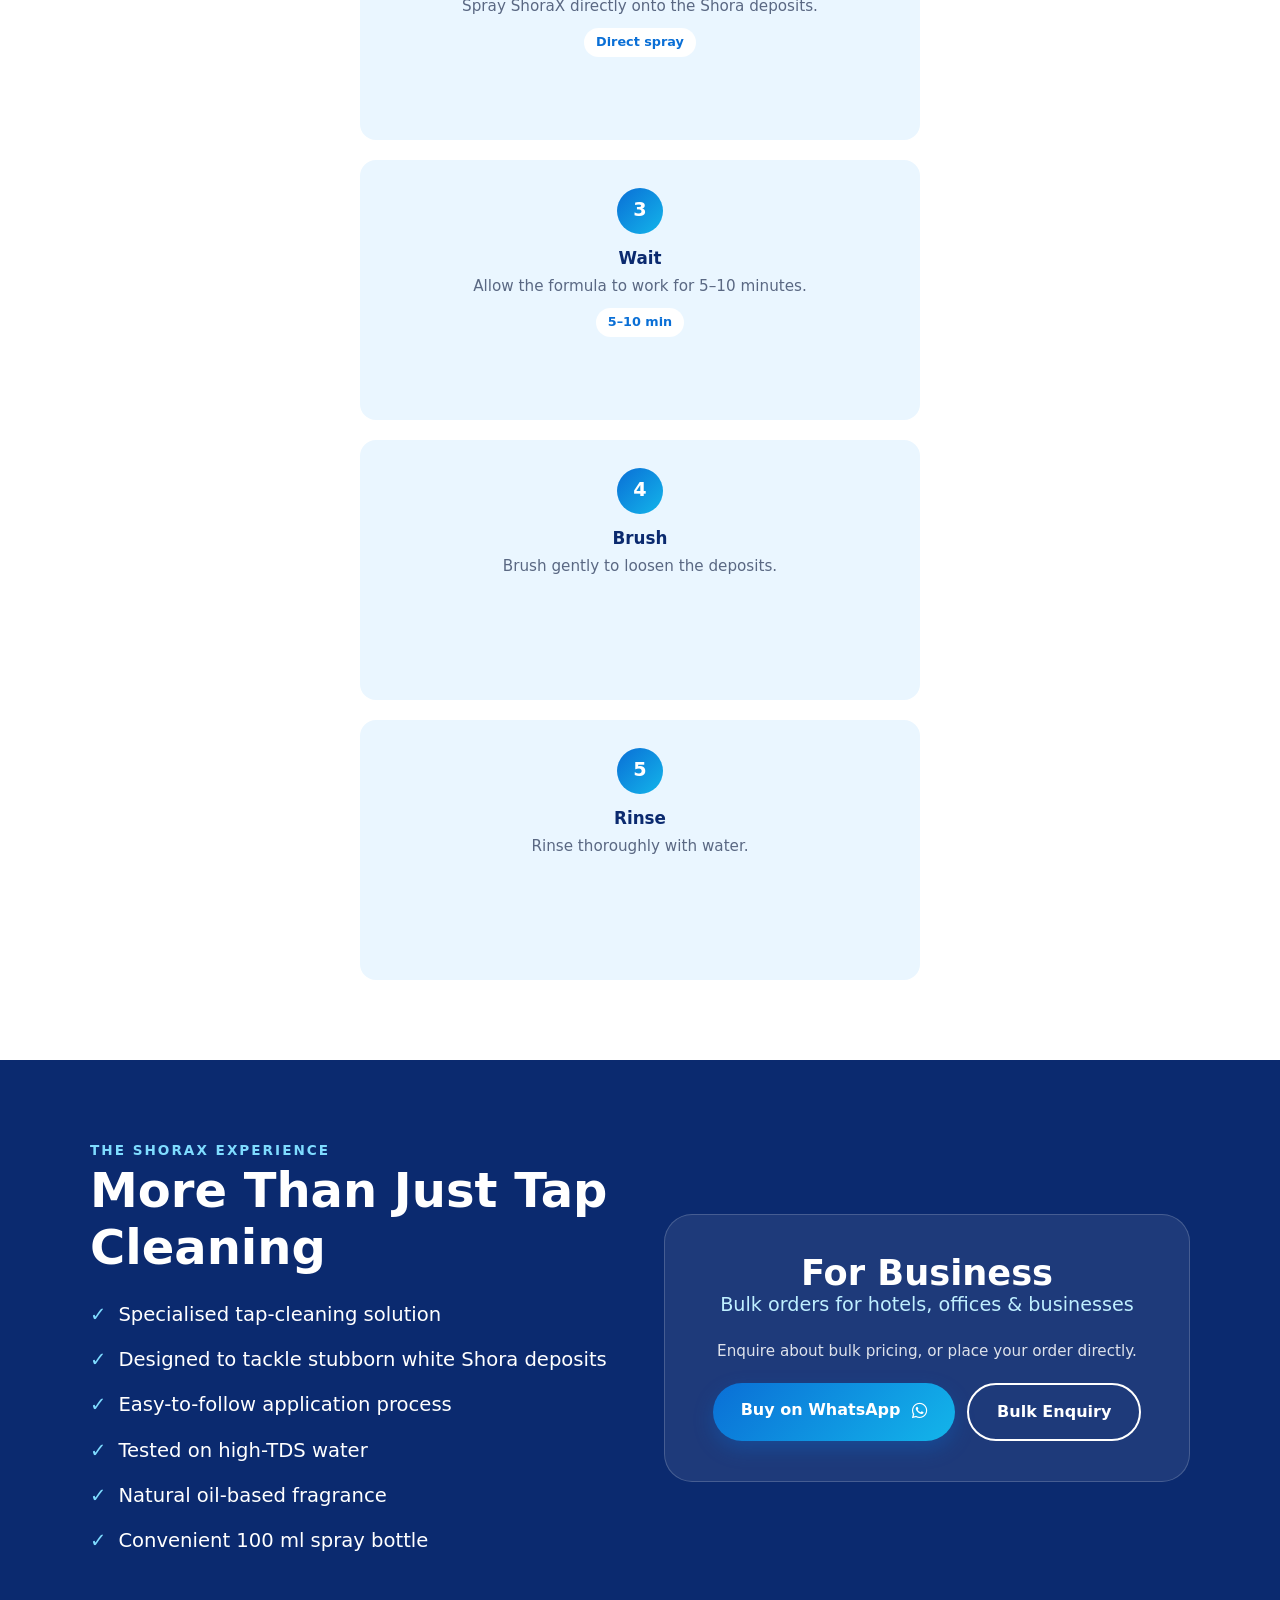
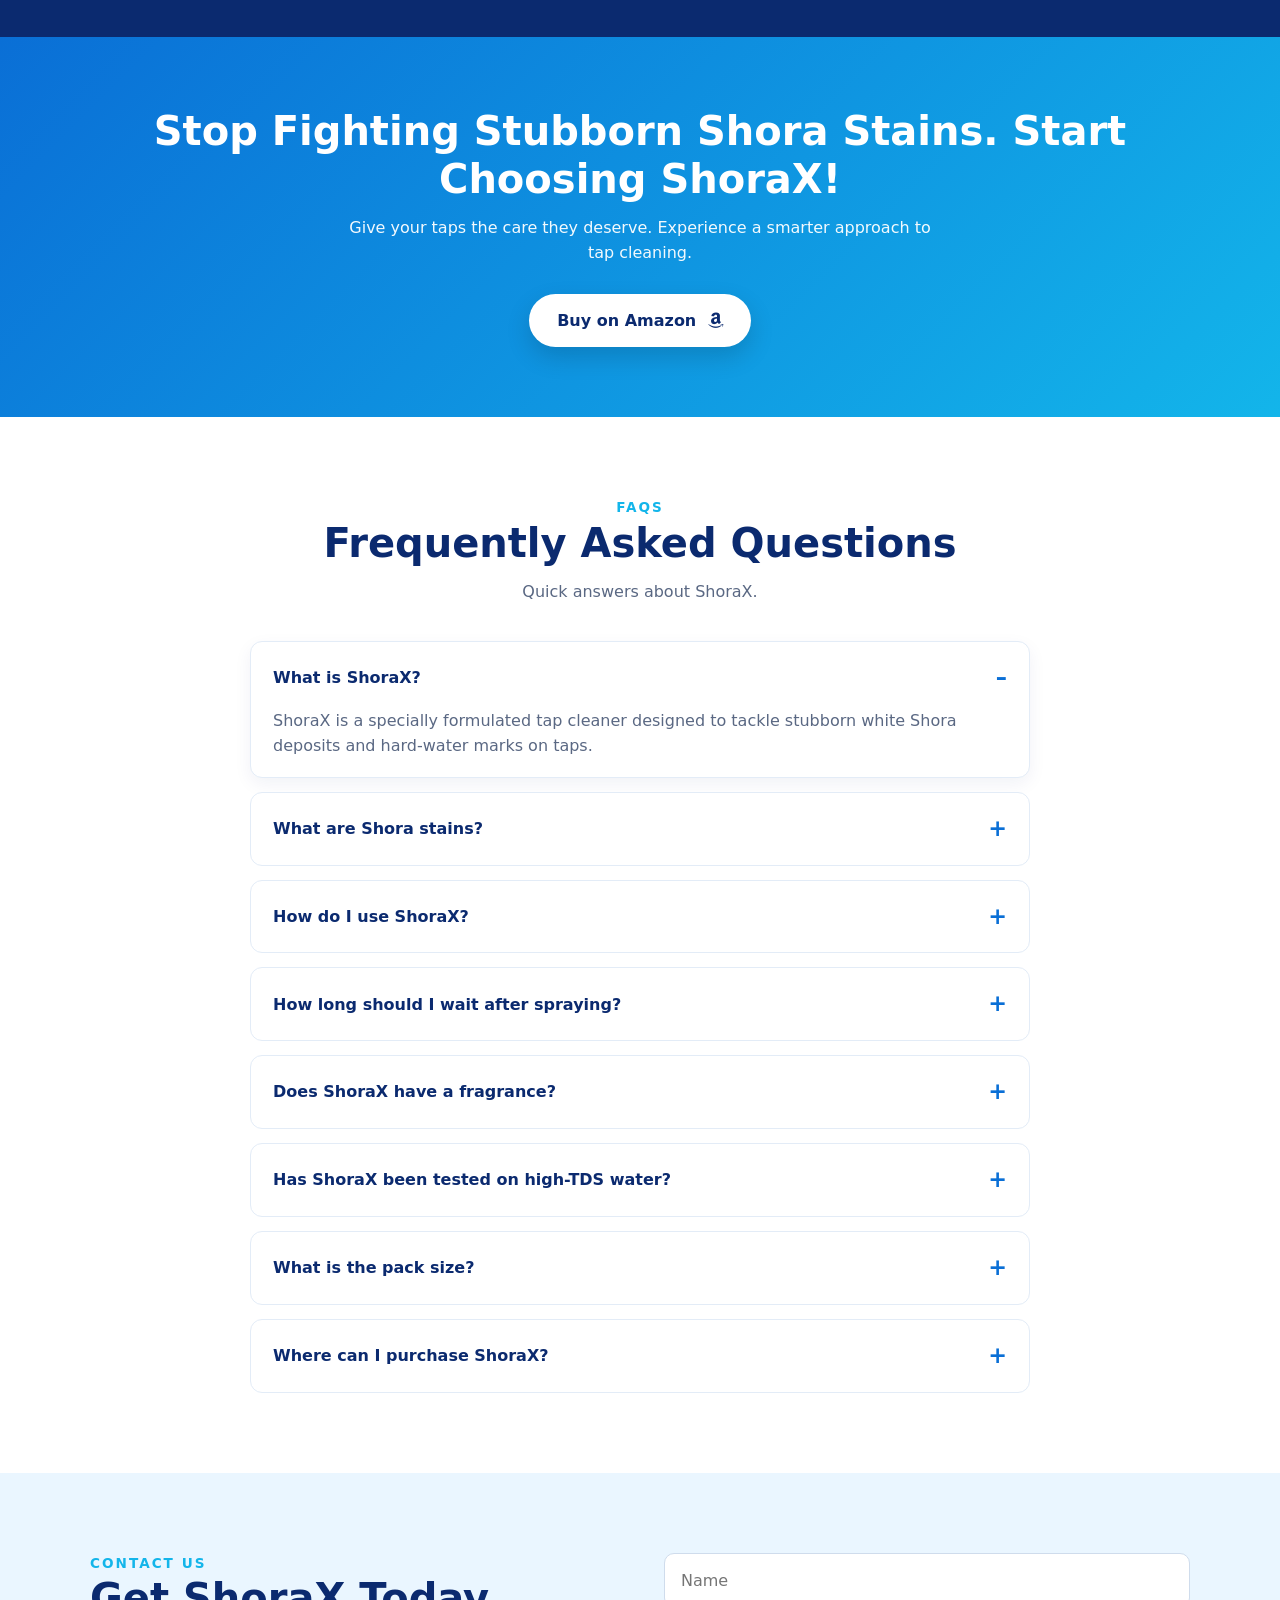
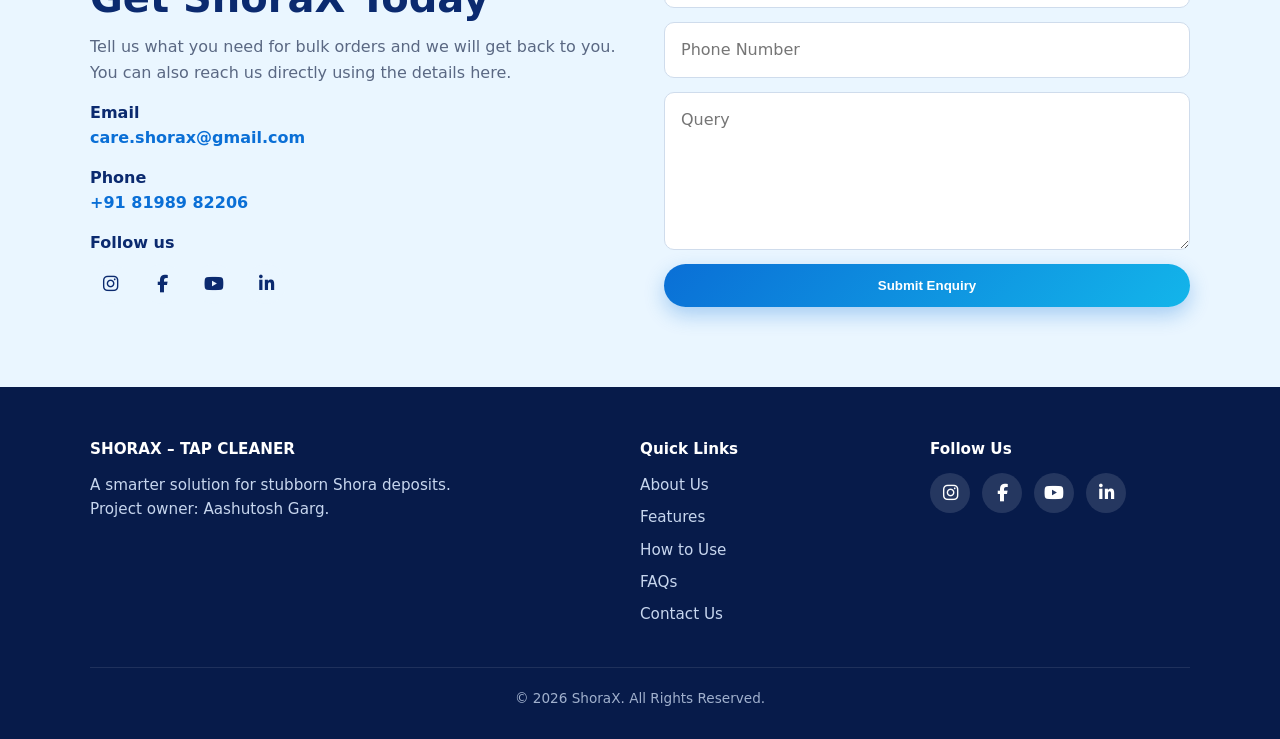
==== commit 54f3a07a: "Improve SEO and metadata in index.html Updated the title and meta description for SEO. Added Open Gr" ====
--- a/index.html
+++ b/index.html
@@ -3,8 +3,85 @@
 <head>
 <meta charset="UTF-8">
 <meta name="viewport" content="width=device-width, initial-scale=1, viewport-fit=cover">
-<title>ShoraX Tap Cleaner | Shine Beyond Limits</title>
-<meta name="description" content="ShoraX Tap Cleaner removes stubborn white Shora and hard-water deposits from bathroom and kitchen taps. Spray, wait, brush, rinse.">
+<title>ShoraX Tap Cleaner | Hard Water Stain Remover for Taps</title>
+<meta name="description" content="Discover ShoraX Tap Cleaner, a 100 ml spray designed to tackle stubborn white Shora and hard-water deposits on bathroom and kitchen taps.">
+<meta name="robots" content="index, follow, max-image-preview:large">
+<link rel="canonical" href="https://shorax.in/">
+<meta name="author" content="ShoraX">
+<meta name="theme-color" content="#0b1f3a">
+
+<!-- Open Graph: social sharing previews -->
+<meta property="og:type" content="website">
+<meta property="og:site_name" content="ShoraX">
+<meta property="og:title" content="ShoraX Tap Cleaner | Hard Water Stain Remover for Taps">
+<meta property="og:description" content="A specialised tap-cleaning spray designed to tackle stubborn white Shora and hard-water deposits on bathroom and kitchen taps.">
+<meta property="og:url" content="https://shorax.in/">
+<meta property="og:image" content="https://shorax.in/assets/images/bottle.png">
+<meta property="og:image:alt" content="ShoraX Tap Cleaner 100 ml spray bottle">
+
+<!-- Twitter/X card -->
+<meta name="twitter:card" content="summary_large_image">
+<meta name="twitter:title" content="ShoraX Tap Cleaner | Hard Water Stain Remover for Taps">
+<meta name="twitter:description" content="Tackle stubborn white Shora and hard-water deposits on bathroom and kitchen taps with ShoraX Tap Cleaner.">
+<meta name="twitter:image" content="https://shorax.in/assets/images/bottle.png">
+
+<!-- Structured data: keep this information consistent with visible page content. -->
+<script type="application/ld+json">
+{
+  "@context": "https://schema.org",
+  "@graph": [
+    {
+      "@type": "Organization",
+      "@id": "https://shorax.in/#organization",
+      "name": "ShoraX",
+      "url": "https://shorax.in/",
+      "logo": {
+        "@type": "ImageObject",
+        "url": "https://shorax.in/assets/images/logo.jpg"
+      },
+      "email": "care.shorax@gmail.com",
+      "telephone": "+91-81989-82206",
+      "sameAs": [
+        "https://www.instagram.com/shorax.cleaner",
+        "https://youtube.com/@care-shorax",
+        "https://www.linkedin.com/company/shorax/"
+      ]
+    },
+    {
+      "@type": "WebSite",
+      "@id": "https://shorax.in/#website",
+      "url": "https://shorax.in/",
+      "name": "ShoraX",
+      "publisher": {
+        "@id": "https://shorax.in/#organization"
+      },
+      "inLanguage": "en-IN"
+    },
+    {
+      "@type": "WebPage",
+      "@id": "https://shorax.in/#webpage",
+      "url": "https://shorax.in/",
+      "name": "ShoraX Tap Cleaner | Hard Water Stain Remover for Taps",
+      "description": "Discover ShoraX Tap Cleaner, a 100 ml spray designed to tackle stubborn white Shora and hard-water deposits on bathroom and kitchen taps.",
+      "isPartOf": {
+        "@id": "https://shorax.in/#website"
+      },
+      "about": {
+        "@type": "Product",
+        "name": "ShoraX Tap Cleaner",
+        "brand": {
+          "@type": "Brand",
+          "name": "ShoraX"
+        },
+        "category": "Bathroom and kitchen tap cleaner",
+        "description": "A specialised 100 ml spray designed to tackle stubborn white Shora and hard-water deposits on bathroom and kitchen taps. Tested on high-TDS water and formulated with a natural oil-based fragrance.",
+        "image": "https://shorax.in/assets/images/bottle.png"
+      },
+      "inLanguage": "en-IN"
+    }
+  ]
+}
+</script>
 <link rel="icon" href="data:image/svg+xml,<svg xmlns='http://www.w3.org/2000/svg' viewBox='0 0 100 100'><text y='.9em' font-size='90'>💧</text></svg>">
 <link rel="stylesheet" href="css/styles.css">
 <link rel="stylesheet" href="https://cdnjs.cloudflare.com/ajax/libs/font-awesome/6.5.2/css/all.min.css">
@@ -66,7 +143,7 @@
 <section id="discover" class="discover" hidden>
   <div class="container discover-grid">
     <div class="bottle-visual">
-      <img src="assets/images/bottle.png" alt="ShoraX Tap Cleaner 100 ml spray bottle" style="max-height:520px;width:auto;max-width:100%;display:block;margin:0 auto;">
+      <img src="assets/images/bottle.png" alt="ShoraX Tap Cleaner 100 ml spray bottle for hard-water stains on bathroom and kitchen taps" style="max-height:520px;width:auto;max-width:100%;display:block;margin:0 auto;">
     </div>
     <div>
       <div class="eyebrow" style="text-align:left;">Discover ShoraX</div>
@@ -93,6 +170,12 @@
     <div class="eyebrow">About ShoraX</div>
     <h2>A Smarter Way to Clean Your Taps</h2>
     <p class="sub">ShoraX is a specially formulated tap-cleaning solution designed to tackle stubborn white Shora deposits caused by hard water. It combines a purpose-designed cleaning formula with a pleasant natural oil-based fragrance.</p>
+    <div class="seo-copy">
+      <h3>Tap Cleaner for Hard-Water Stains on Bathroom and Kitchen Taps</h3>
+      <p>White marks around taps and faucets can develop when hard water dries and leaves behind mineral deposits. These stubborn deposits can make chrome-finished bathroom and kitchen fittings look dull. ShoraX Tap Cleaner is a specialised cleaning spray designed to tackle white Shora deposits and hard-water marks on taps.</p>
+      <p>For a simple cleaning routine, shake the 100 ml spray bottle, apply ShoraX directly to the deposits, allow 5–10 minutes of contact time, brush gently and rinse thoroughly with water. ShoraX has been tested on high-TDS water and contains a natural oil-based fragrance.</p>
+      <p>If you are looking for a tap cleaning spray, bathroom tap cleaner or hard-water stain remover for kitchen taps, explore the ShoraX product details and application instructions before use.</p>
+    </div>
     <div class="grid">
       <div class="card"><div class="icon">🎯</div><h3>Targets Shora Deposits</h3><p>Formulated to tackle stubborn white hard-water marks and Shora deposits on taps.</p></div>
       <div class="card"><div class="icon">🧪</div><h3>Specialised Formula</h3><p>Designed specifically for tap-cleaning applications, not as a general-purpose cleaner.</p></div>
@@ -210,6 +293,7 @@
     <div>
       <h4>SHORAX – TAP CLEANER</h4>
       <p>A smarter solution for stubborn Shora deposits.</p>
+      <p>Project owner: Aashutosh Garg.</p>
     </div>
     <div>
       <h4>Quick Links</h4>
